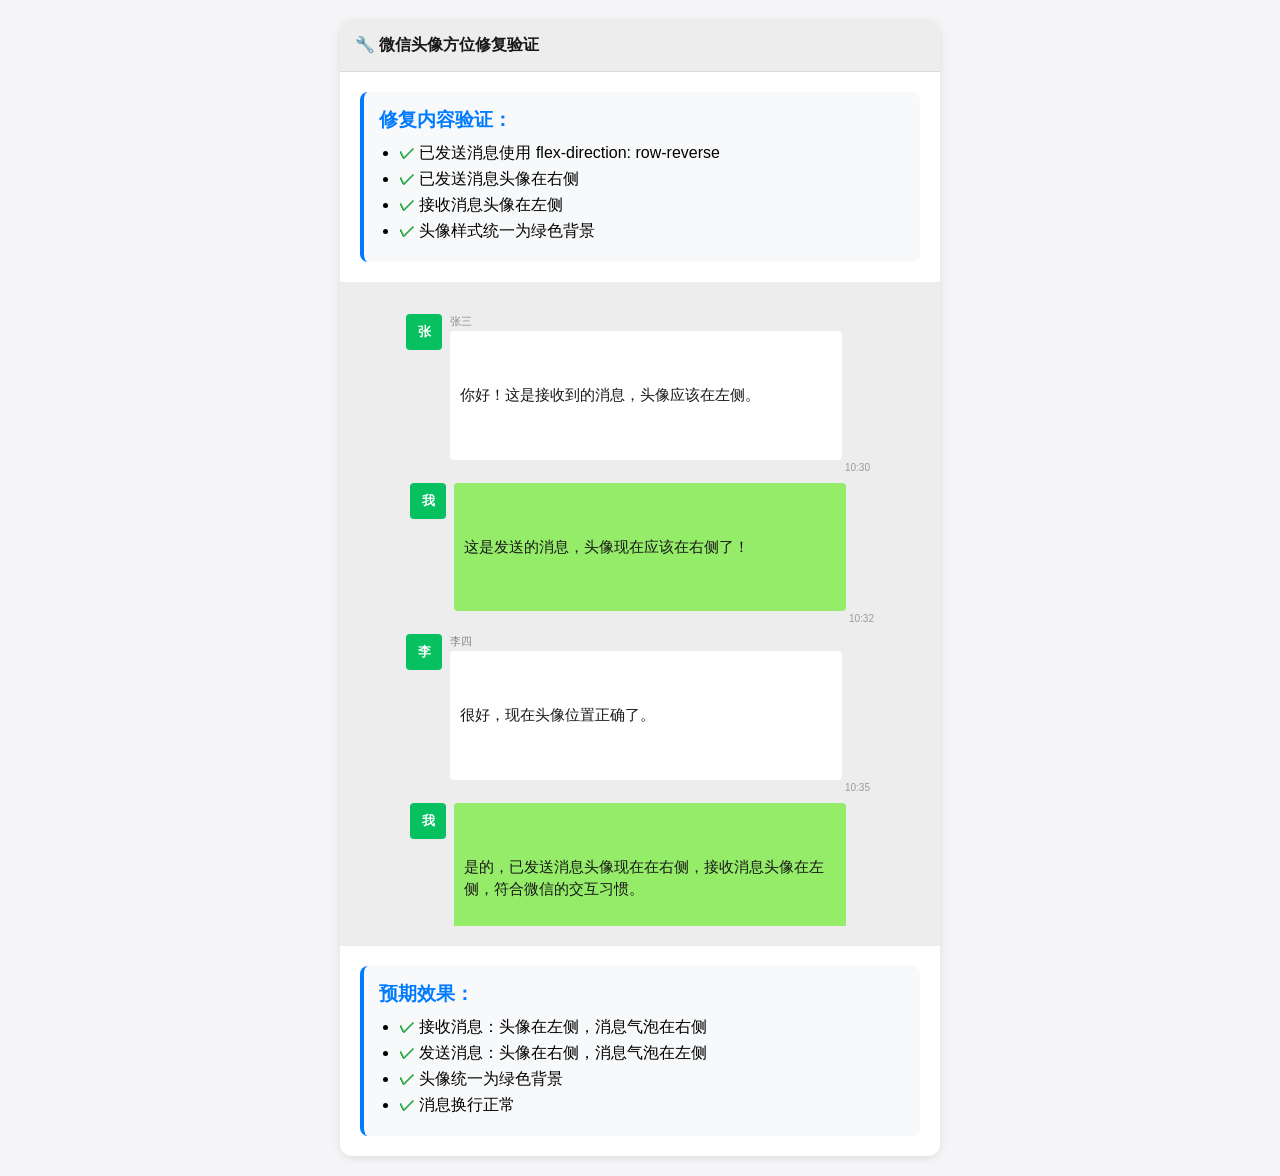
==== test-avatar-fix.html @ c47a1f0e "修复微信头像方位问题 - 已发送消息使用flex-direction: row-reverse - 确保已发送消息头像在右侧 - 接收消息头像保持在左侧 - 统一头像为绿色背景 - 修复HTML结构确" ====
<!DOCTYPE html>
<html lang="zh-CN">
<head>
    <meta charset="UTF-8">
    <meta name="viewport" content="width=device-width, initial-scale=1.0">
    <title>微信头像方位修复验证</title>
    <style>
        /* 复制修复后的微信样式 */
        body {
            font-family: -apple-system, BlinkMacSystemFont, 'Segoe UI', 'PingFang SC', 'Hiragino Sans GB', 'Microsoft YaHei', sans-serif;
            margin: 0;
            padding: 20px;
            background: #f5f5f7;
        }

        .test-container {
            max-width: 600px;
            margin: 0 auto;
            background: white;
            border-radius: 12px;
            box-shadow: 0 2px 8px rgba(0,0,0,0.1);
            overflow: hidden;
        }

        .test-header {
            background: #ededed;
            padding: 15px;
            border-bottom: 0.5px solid #d9d9d9;
        }

        .test-title {
            font-size: 16px;
            font-weight: 600;
            color: #181818;
            margin: 0;
        }

        .test-messages {
            padding: 20px;
            background: #ededed;
            min-height: 400px;
        }

        .wx-chat {
            background: #ededed;
            max-width: 500px;
            margin: 0 auto;
            display: flex;
            flex-direction: column;
            min-height: 300px;
        }

        .wx-messages {
            flex: 1;
            padding: 12px 16px;
            background: #ededed;
            overflow-y: auto;
            display: flex;
            flex-direction: column;
            max-height: 600px;
        }

        .wx-msg-row {
            display: flex;
            align-items: flex-start;
            margin-bottom: 10px;
        }

        .wx-msg-row-sent {
            flex-direction: row-reverse;
        }

        .wx-msg-avatar {
            width: 36px;
            height: 36px;
            border-radius: 4px;
            margin-right: 8px;
            background: #07c160;
            text-align: center;
            line-height: 36px;
            color: #fff;
            font-weight: 700;
            font-size: 13px;
            flex-shrink: 0;
            overflow: hidden;
        }

        .wx-msg-row-sent .wx-msg-avatar {
            margin-left: 0;
            margin-right: 8px;
            background: #07c160;
        }

        .wx-sender-name {
            font-size: 11px;
            font-weight: 500;
            margin-bottom: 2px;
            color: #888;
        }

        .wx-bubble {
            max-width: calc(100% - 48px);
            position: relative;
            border-radius: 4px;
            padding: 8px 10px;
            font-size: 15px;
            line-height: 1.5;
            word-break: break-word;
            white-space: pre-wrap;
            overflow-wrap: break-word;
            hyphens: auto;
            flex-shrink: 0;
            min-width: 0;
        }

        .wx-bubble-received {
            background: #fff;
            color: #181818;
        }

        .wx-bubble-sent {
            background: #95ec69;
            color: #181818;
        }

        .wx-bubble-text {
            font-size: 15px;
            line-height: 1.5;
            color: #181818;
            white-space: pre-wrap;
            overflow-wrap: break-word;
            word-break: break-word;
        }

        .wx-msg-content {
            flex: 1;
            display: flex;
            flex-direction: column;
            max-width: calc(100% - 48px);
        }

        .wx-bubble-meta {
            display: flex;
            align-items: center;
            justify-content: flex-end;
            margin-top: 2px;
        }

        .wx-bubble-time {
            font-size: 10px;
            color: #999;
        }

        .test-instructions {
            background: #f8f9fa;
            padding: 15px;
            margin: 20px;
            border-radius: 8px;
            border-left: 4px solid #007bff;
        }

        .test-instructions h3 {
            margin: 0 0 10px 0;
            color: #007bff;
        }

        .test-instructions ul {
            margin: 0;
            padding-left: 20px;
        }

        .test-instructions li {
            margin-bottom: 5px;
        }

        .success {
            color: #28a745;
            font-weight: 600;
        }

        .warning {
            color: #ffc107;
            font-weight: 600;
        }

        .error {
            color: #dc3545;
            font-weight: 600;
        }
    </style>
</head>
<body>
    <div class="test-container">
        <div class="test-header">
            <h1 class="test-title">🔧 微信头像方位修复验证</h1>
        </div>
        
        <div class="test-instructions">
            <h3>修复内容验证：</h3>
            <ul>
                <li><span class="success">✓</span> 已发送消息使用 flex-direction: row-reverse</li>
                <li><span class="success">✓</span> 已发送消息头像在右侧</li>
                <li><span class="success">✓</span> 接收消息头像在左侧</li>
                <li><span class="success">✓</span> 头像样式统一为绿色背景</li>
            </ul>
        </div>

        <div class="test-messages">
            <div class="wx-chat">
                <div class="wx-messages">
                    
                    <!-- 接收到的消息（头像在左侧） -->
                    <div class="wx-msg-row">
                        <div class="wx-msg-avatar">张</div>
                        <div class="wx-msg-content">
                            <div class="wx-sender-name">张三</div>
                            <div class="wx-bubble wx-bubble-received">
                                <div class="wx-bubble-text">你好！这是接收到的消息，头像应该在左侧。</div>
                            </div>
                            <div class="wx-bubble-meta">
                                <div class="wx-bubble-time">10:30</div>
                            </div>
                        </div>
                    </div>

                    <!-- 发送的消息（头像在右侧） -->
                    <div class="wx-msg-row wx-msg-row-sent">
                        <div class="wx-msg-content">
                            <div class="wx-bubble wx-bubble-sent">
                                <div class="wx-bubble-text">这是发送的消息，头像现在应该在右侧了！</div>
                            </div>
                            <div class="wx-bubble-meta">
                                <div class="wx-bubble-time">10:32</div>
                            </div>
                        </div>
                        <div class="wx-msg-avatar">我</div>
                    </div>

                    <!-- 接收到的消息（头像在左侧） -->
                    <div class="wx-msg-row">
                        <div class="wx-msg-avatar">李</div>
                        <div class="wx-msg-content">
                            <div class="wx-sender-name">李四</div>
                            <div class="wx-bubble wx-bubble-received">
                                <div class="wx-bubble-text">很好，现在头像位置正确了。</div>
                            </div>
                            <div class="wx-bubble-meta">
                                <div class="wx-bubble-time">10:35</div>
                            </div>
                        </div>
                    </div>

                    <!-- 发送的消息（头像在右侧） -->
                    <div class="wx-msg-row wx-msg-row-sent">
                        <div class="wx-msg-content">
                            <div class="wx-bubble wx-bubble-sent">
                                <div class="wx-bubble-text">是的，已发送消息头像现在在右侧，接收消息头像在左侧，符合微信的交互习惯。</div>
                            </div>
                            <div class="wx-bubble-meta">
                                <div class="wx-bubble-time">10:36</div>
                            </div>
                        </div>
                        <div class="wx-msg-avatar">我</div>
                    </div>

                </div>
            </div>
        </div>

        <div class="test-instructions">
            <h3>预期效果：</h3>
            <ul>
                <li><span class="success">✓</span> 接收消息：头像在左侧，消息气泡在右侧</li>
                <li><span class="success">✓</span> 发送消息：头像在右侧，消息气泡在左侧</li>
                <li><span class="success">✓</span> 头像统一为绿色背景</li>
                <li><span class="success">✓</span> 消息换行正常</li>
            </ul>
        </div>
    </div>

    <script>
        // 验证脚本
        document.addEventListener('DOMContentLoaded', function() {
            console.log('微信头像方位修复验证页面已加载');
            
            // 检查接收消息的布局
            const receivedMsg = document.querySelector('.wx-msg-row:not(.wx-msg-row-sent)');
            if (receivedMsg) {
                const avatar = receivedMsg.querySelector('.wx-msg-avatar');
                const content = receivedMsg.querySelector('.wx-msg-content');
                
                if (avatar && content) {
                    const avatarRect = avatar.getBoundingClientRect();
                    const contentRect = content.getBoundingClientRect();
                    
                    if (avatarRect.left < contentRect.left) {
                        console.log('✓ 接收消息头像在左侧，正确');
                    } else {
                        console.error('❌ 接收消息头像位置错误');
                    }
                }
            }
            
            // 检查发送消息的布局
            const sentMsg = document.querySelector('.wx-msg-row-sent');
            if (sentMsg) {
                const avatar = sentMsg.querySelector('.wx-msg-avatar');
                const content = sentMsg.querySelector('.wx-msg-content');
                
                if (avatar && content) {
                    const avatarRect = avatar.getBoundingClientRect();
                    const contentRect = content.getBoundingClientRect();
                    
                    if (avatarRect.right > contentRect.right) {
                        console.log('✓ 发送消息头像在右侧，正确');
                    } else {
                        console.error('❌ 发送消息头像位置错误');
                    }
                }
            }
            
            // 检查头像样式
            const avatars = document.querySelectorAll('.wx-msg-avatar');
            avatars.forEach(avatar => {
                const style = window.getComputedStyle(avatar);
                if (style.backgroundColor === 'rgb(7, 193, 96)' || style.backgroundColor === 'rgb(7, 193, 96, 1)') {
                    console.log('✓ 头像背景色正确');
                } else {
                    console.warn('❌ 头像背景色可能不正确');
                }
            });
            
            setTimeout(() => {
                console.log('🎉 头像方位修复验证完成！请检查页面中的头像位置是否正确。');
            }, 1000);
        });
    </script>
</body>
</html>
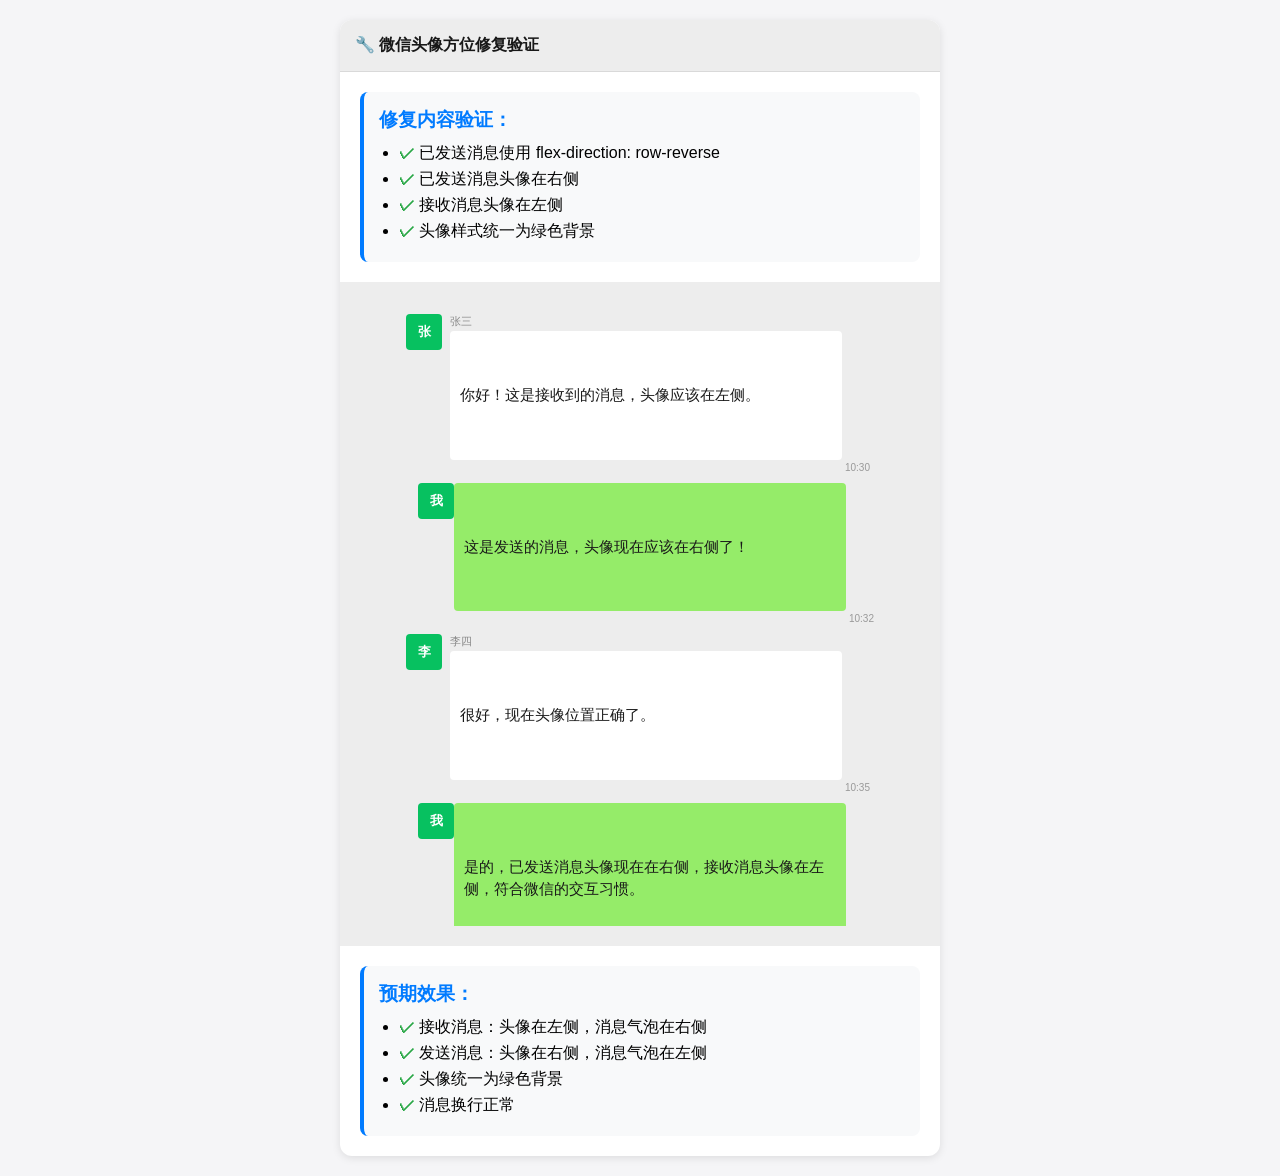
==== commit 0b735f72: "修复微信发送消息头像位置 - 已发送消息头像使用margin-left: 8px - 确保在row-reverse布局中头像在右侧 - 修正已发送消息头像的边距设置" ====
--- a/test-avatar-fix.html
+++ b/test-avatar-fix.html
@@ -86,8 +86,8 @@
         }
 
         .wx-msg-row-sent .wx-msg-avatar {
-            margin-left: 0;
-            margin-right: 8px;
+            margin-left: 8px;
+            margin-right: 0;
             background: #07c160;
         }
 
